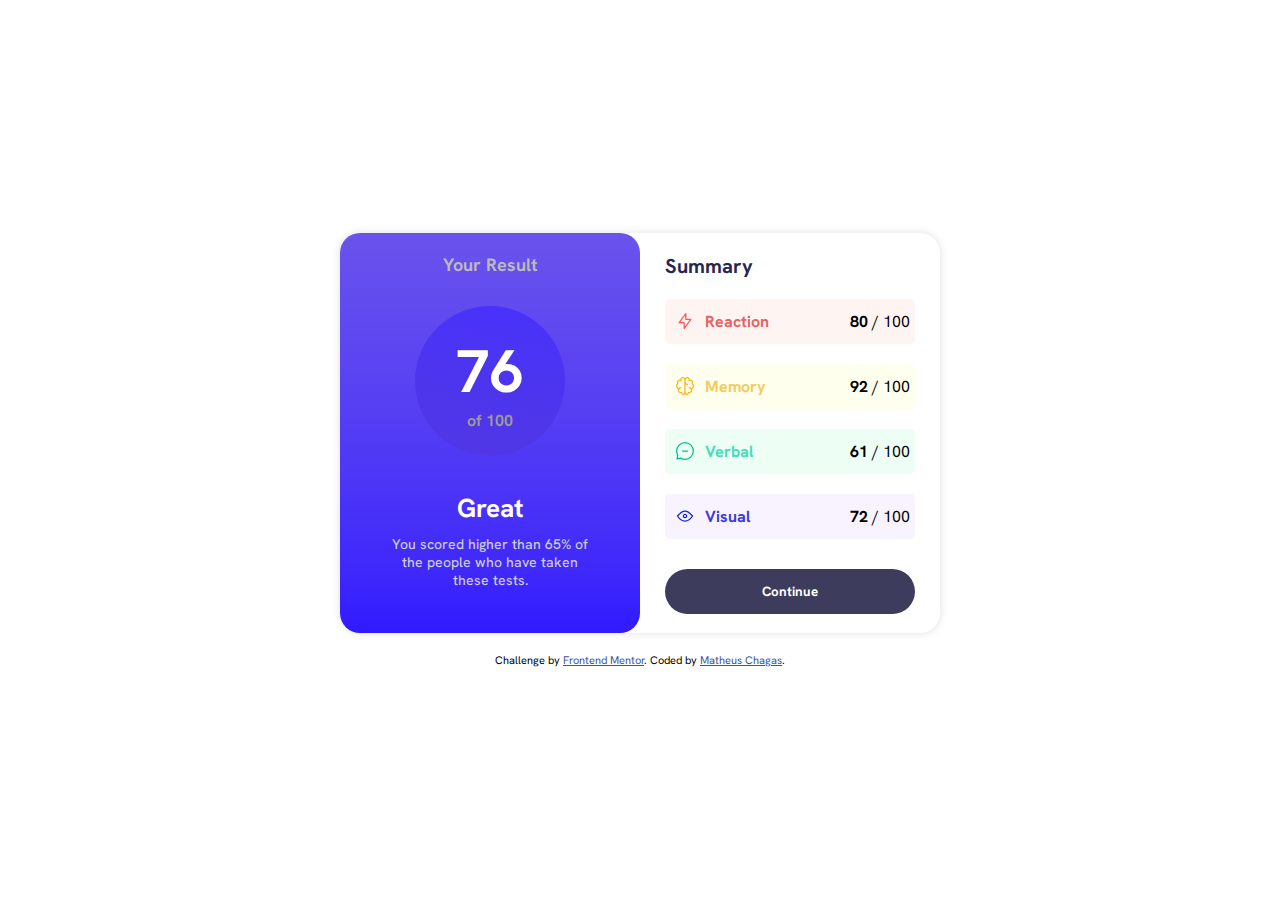
==== index.html @ ade1d9c2 "mudança de local" ====
<!DOCTYPE html>
<html lang="en">

<head>
  <meta charset="UTF-8">
  <meta name="viewport" content="width=device-width, initial-scale=1.0">
  <link rel="stylesheet" href="assets/css/style.css">
  <link rel="icon" type="image/png" sizes="32x32" href="./assets/images/favicon-32x32.png">

  <title>Frontend Mentor | Results summary component</title>

</head>

<body>
  <div class="conteudo">
    <div class="resultado">
      <p>Your Result</p>
      <div class="result-valor">
        <span>76</span>
        <span>of 100</span>
      </div>
      <div class="result-texto">
        <span>Great</span>
        <span>You scored higher than 65% of the people who have taken these tests.</span>
      </div>
    </div>
    <div class="sumario">
      <p>Summary</p>
      <div class="categorias">
        <div class="reacao">
          <img src="./assets/images/icon-reaction.svg" alt="icone relampago">
          <p>Reaction</p>
        </div>
        <span><span>80</span> / 100</span>
      </div>
      <div class="categorias">
        <div class="memoria">
          <img src="./assets/images/icon-memory.svg" alt="icone relampago">
          <p>Memory</p>
        </div>
        <span><span>92</span> / 100</span>
      </div>
      <div class="categorias">
        <div class="verbal">
          <img src="./assets/images/icon-verbal.svg" alt="icone relampago">
          <p>Verbal</p>
        </div>
        <span><span>61</span> / 100</span>
      </div>
      <div class="categorias">
        <div class="visual">
          <img src="./assets/images/icon-visual.svg" alt="icone relampago">
          <p>Visual</p>
        </div>
        <span><span>72</span> / 100</span>
      </div>
      <button>Continue</button>
    </div>
  </div>
  <div class="attribution">
    Challenge by <a href="https://www.frontendmentor.io?ref=challenge" target="_blank">Frontend Mentor</a>.
    Coded by <a href="#">Matheus Chagas</a>.
  </div>
  <script src="assets/js/addElementos.js"></script>
</body>

</html>
---- assets/css/style.css ----
*{
    margin: 0;
    padding: 0;
    box-sizing: border-box;
    font-family: 'Hanken Grotesk';
}

@font-face {
    font-family: 'Hanken Grotesk';
    src: url(../fonts/HankenGrotesk-VariableFont_wght.ttf);
}

body{
    display: flex;
    flex-direction: column;
    align-items: center;
    justify-content: center;
    height: 100vh;
    width: 100%;
}

.conteudo{
    display: flex;
    height: 400px;
    width: 600px;
    border-radius: 20px;
    box-shadow: rgba(99, 99, 99, 0.2) 0px 0px 8px 0px;
    margin-bottom: 20px;
}
/*********** INÍCIO RESULTADO ********/
.resultado{
    display: flex;
    flex-direction: column;
    justify-content: start;
    align-items: center;
    width: 50%;
    background-image: linear-gradient(0deg, #1900ffe5, 40%, #6a53ec);
    border-radius: 20px;
}

.resultado p{
    color: #bbb;
    font-size: 18px;
    font-weight: bold;
    margin-top: 20px;
    margin-bottom: 15px;
}

.result-valor{
    margin: 15px;
    display: flex;
    flex-direction: column;
    align-items: center;
    justify-content: center;
    width: 150px;
    height: 150px;
    border-radius: 100%;
    background-image: linear-gradient(190deg, #442fffe5, 40%, rgb(81, 55, 228));
}

.result-texto{
    display: flex;
    flex-direction: column;
    justify-content: center;
    align-items: center;
    padding: 20px;
}

.resultado span:nth-child(1){
    color: #FFF;
    font-size: 60px;
    font-weight: bold;
}

.resultado span:nth-child(2){
    color: #999;
    font-weight: bold;
}

.result-texto span:nth-child(1){
    color: #fff;
    font-size: 26px;
    font-weight: bold;
    margin-bottom: 10px;
}

.result-texto span:nth-child(2){
    color: #ccc;
    font-size: 14px;
    font-weight: 500;
    padding: 0px 30px;
    text-align: center;
}

/********* FIM RESULTADO **********/


/******** INÍCIO SUMÁRIO *********/
.sumario{
    display: flex;
    flex-direction: column;
    justify-content: center;
    align-items: center;
    width: 50%;
    border-radius: 20px;
}

.sumario p:nth-child(1){
    width: 250px;
    margin-bottom: 10px;
    color: rgb(38, 38, 82);
    font-size: 20px;
    font-weight: bold;
}

.categorias{
    display: flex;
    align-items: center;
    justify-content: space-between;
    width: 250px;
    height: 45px;
    margin: 10px;
    border-radius: 5px;
}

.categorias div{
    display: flex;
    height: 100%;
    justify-content: center;
    align-items: center;
}

.sumario div:nth-child(n + 1){
    padding: 0px 5px;
}

.sumario div:nth-child(2){
    background-color: #FEF5F3;
    
}

.sumario div:nth-child(3){
    background-color: #FFFFED;
}

.sumario div:nth-child(4){
    background-color: #EDFFF5;
}

.sumario div:nth-child(5){
    background-color: #F8F3FE;
}

.categorias div img{
    padding-right: 10px;
}

.categorias div p{
    font-weight: bold;
}

.reacao{
    color: #e76363;
}

.memoria{
    color: #f3cb5e;
}

.verbal{
    color: #45ddbc;
}

.visual{
    color: #3d3bda;
}

.categorias span span{
    font-weight: bold;
}


.sumario button{
    color: #fff;
    width: 250px;
    height: 45px;
    font-weight: bold;
    background: #3d3c5c;
    border-radius: 30px;
    border: none;
    margin-top: 20px;
}


/********* FIM SUMÁRIO *********/

/*** INICÍO ATRIBUIÇÃO ***/

.attribution {
    font-size: 11px;
    text-align: center;
  }

  .attribution a {
    color: hsl(228, 45%, 44%);
  }

/*** FIM ATRIBUIÇÃO ***/

/*** VERSÃO MOBILE ***/

@media(max-width: 599px){
    .conteudo{
        flex-direction: column;
        height: 800px;
        width: 300px;
    }

    .resultado{
        height: 50%;
        width: 100%;
    }

    .sumario{
        height: 50%;
        width: 100%;
    }
}
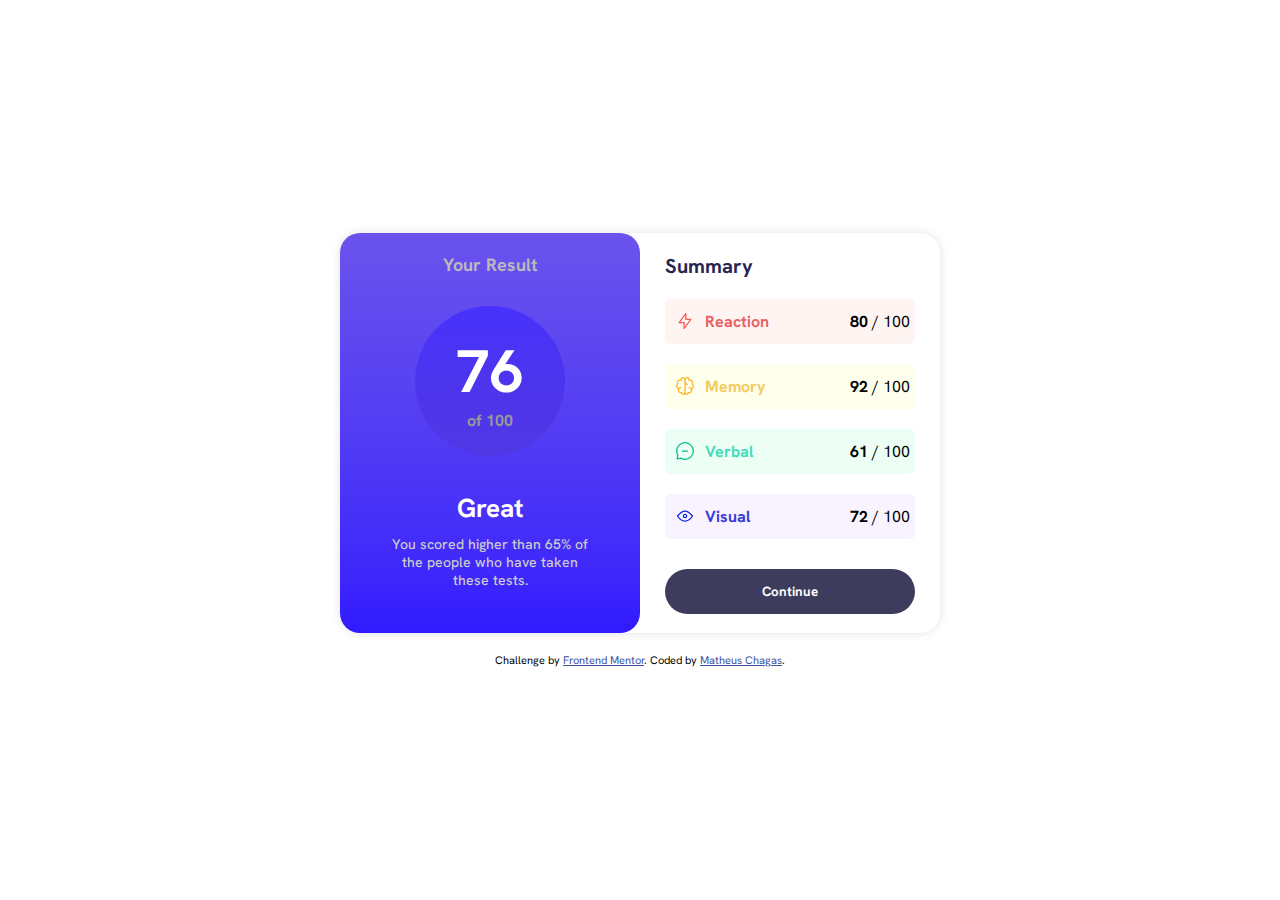
==== commit 945ea4ba: "consumindo data.json com js" ====
--- a/index.html
+++ b/index.html
@@ -27,32 +27,32 @@
     <div class="sumario">
       <p>Summary</p>
       <div class="categorias">
-        <div class="reacao">
-          <img src="./assets/images/icon-reaction.svg" alt="icone relampago">
-          <p>Reaction</p>
+        <div class="reaction">
+          <img id="reactionImg" src="" alt="icone relampago">
+          <p id="reactionP"></p>
         </div>
-        <span><span>80</span> / 100</span>
+        <span><span id="reactionSpan"></span> / 100</span>
       </div>
       <div class="categorias">
-        <div class="memoria">
-          <img src="./assets/images/icon-memory.svg" alt="icone relampago">
-          <p>Memory</p>
+        <div class="memory">
+          <img id="memoryImg" src="" alt="icone relampago">
+          <p id="memoryP"></p>
         </div>
-        <span><span>92</span> / 100</span>
+        <span><span id="memorySpan"></span> / 100</span>
       </div>
       <div class="categorias">
         <div class="verbal">
-          <img src="./assets/images/icon-verbal.svg" alt="icone relampago">
-          <p>Verbal</p>
+          <img id="verbalImg" src="" alt="icone relampago">
+          <p id="verbalP"></p>
         </div>
-        <span><span>61</span> / 100</span>
+        <span><span id="verbalSpan"></span> / 100</span>
       </div>
       <div class="categorias">
         <div class="visual">
-          <img src="./assets/images/icon-visual.svg" alt="icone relampago">
-          <p>Visual</p>
+          <img id="visualImg" src="" alt="icone relampago">
+          <p id="visualP"></p>
         </div>
-        <span><span>72</span> / 100</span>
+        <span><span id="visualSpan"></span> / 100</span>
       </div>
       <button>Continue</button>
     </div>
@@ -61,7 +61,7 @@
     Challenge by <a href="https://www.frontendmentor.io?ref=challenge" target="_blank">Frontend Mentor</a>.
     Coded by <a href="#">Matheus Chagas</a>.
   </div>
-  <script src="assets/js/addElementos.js"></script>
+  <script src="assets/js/controle.js"></script>
 </body>
 
 </html>--- a/assets/css/style.css
+++ b/assets/css/style.css
@@ -55,7 +55,7 @@
     width: 150px;
     height: 150px;
     border-radius: 100%;
-    background-image: linear-gradient(190deg, #442fffe5, 40%, rgb(81, 55, 228));
+    background-image: linear-gradient(180deg, #442fffe5, 40%, rgb(81, 55, 228));
 }
 
 .result-texto{
@@ -159,11 +159,11 @@
     font-weight: bold;
 }
 
-.reacao{
+.reaction{
     color: #e76363;
 }
 
-.memoria{
+.memory{
     color: #f3cb5e;
 }
 
